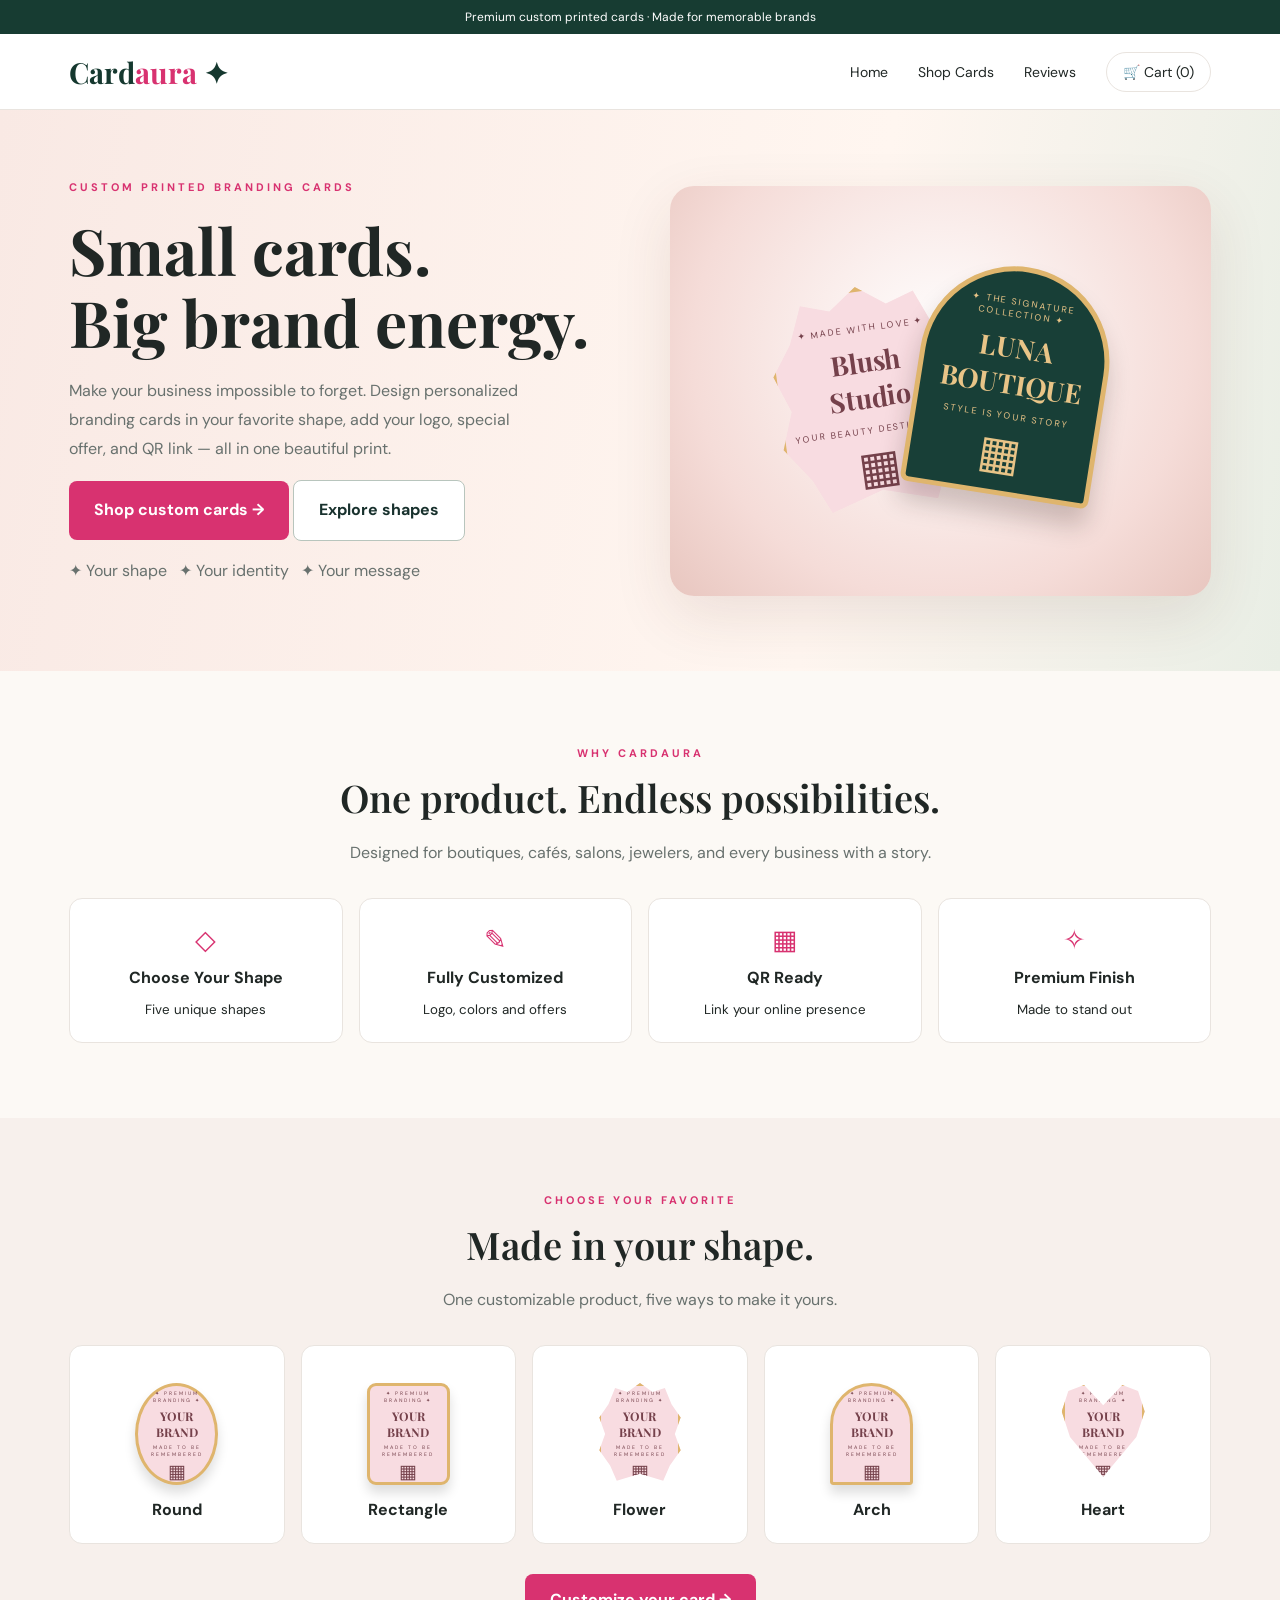
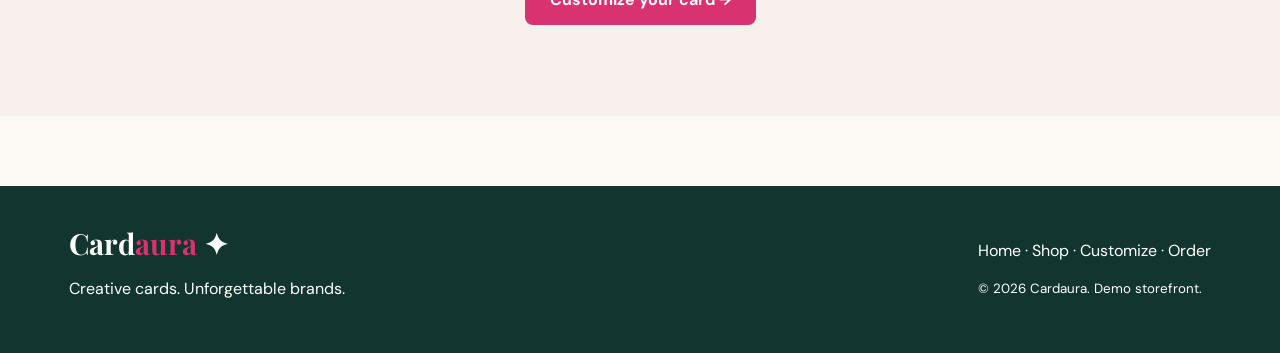
==== index.html @ 40d043dc "Add files via upload" ====
<!doctype html><html lang="en"><head><meta charset="utf-8"><meta name="viewport" content="width=device-width,initial-scale=1"><title>Creative Custom Branding Cards | Cardaura</title><meta name="description" content="Create memorable custom branding cards for boutiques, salons, cafes and more. Choose shapes and personalize your brand."><meta name="theme-color" content="#173c32"><link rel="stylesheet" href="style.css"></head><body><div class="top">Premium custom printed cards · Made for memorable brands</div><header class="nav"><div class="wrap"><a class="brand" href="index.html">Card<span>aura</span> ✦</a><nav class="links"><a href="index.html">Home</a><a href="product.html">Shop Cards</a><a href="product.html#reviews">Reviews</a><a class="cart" href="order.html">🛒 Cart (<span class="count">0</span>)</a></nav></div></header><section class="hero"><div class="wrap hero-grid"><div><div class="eyebrow">Custom printed branding cards</div><h1>Small cards.<br>Big brand energy.</h1><p>Make your business impossible to forget. Design personalized branding cards in your favorite shape, add your logo, special offer, and QR link — all in one beautiful print.</p><p><a class="btn" href="product.html">Shop custom cards →</a> <a class="btn outline" href="#shapes">Explore shapes</a></p><p class="muted">✦ Your shape &nbsp; ✦ Your identity &nbsp; ✦ Your message</p></div><div class="hero-art"><div class="cards"><div class="sample flower"><small>✦ MADE WITH LOVE ✦</small><b>Blush<br>Studio</b><small>YOUR BEAUTY DESTINATION</small><span class="qr">▦</span></div><div class="sample arch"><small>✦ THE SIGNATURE COLLECTION ✦</small><b>LUNA<br>BOUTIQUE</b><small>STYLE IS YOUR STORY</small><span class="qr">▦</span></div></div></div></div></section><section class="section"><div class="wrap center"><div class="eyebrow">Why Cardaura</div><h2>One product. Endless possibilities.</h2><p class="muted">Designed for boutiques, cafés, salons, jewelers, and every business with a story.</p><div class="features"><div class="feature"><i>◇</i><strong>Choose Your Shape</strong><small>Five unique shapes</small></div><div class="feature"><i>✎</i><strong>Fully Customized</strong><small>Logo, colors and offers</small></div><div class="feature"><i>▦</i><strong>QR Ready</strong><small>Link your online presence</small></div><div class="feature"><i>✧</i><strong>Premium Finish</strong><small>Made to stand out</small></div></div></div></section><section class="section" style="background:#f7f0ec" id="shapes"><div class="wrap center"><div class="eyebrow">Choose your favorite</div><h2>Made in your shape.</h2><p class="muted">One customizable product, five ways to make it yours.</p><div class="shapes" id="homeShapes"></div><p style="margin-top:30px"><a class="btn" href="product.html">Customize your card →</a></p></div></section><footer class="foot"><div class="wrap"><div><div class="brand" style="color:white">Card<span>aura</span> ✦</div><p>Creative cards. Unforgettable brands.</p></div><div><p>Home · Shop · Customize · Order</p><small>© 2026 Cardaura. Demo storefront.</small></div></div></footer><script src="script.js"></script></body></html>
---- style.css ----
@import url('https://fonts.googleapis.com/css2?family=DM+Sans:wght@400;500;600;700&family=Playfair+Display:wght@500;600;700&display=swap');:root{--pink:#d83270;--ink:#18312d;--cream:#fcf9f5;--line:#e9e4df}*{box-sizing:border-box}body{margin:0;background:var(--cream);color:#202725;font-family:'DM Sans',sans-serif}a{text-decoration:none;color:inherit}button,input,select,textarea{font:inherit}button{cursor:pointer}.wrap{max-width:1190px;margin:auto;padding:0 24px}.top{background:#173c32;color:#fff;text-align:center;font-size:12px;padding:9px}.nav{background:#fff;border-bottom:1px solid var(--line);position:sticky;top:0;z-index:10}.nav .wrap{display:flex;align-items:center;justify-content:space-between;height:75px;gap:20px}.brand{font-family:'Playfair Display',serif;font-size:29px;font-weight:700;color:#15382f}.brand span{color:var(--pink)}.links{display:flex;align-items:center;gap:30px;font-size:14px}.cart{border:1px solid var(--line);border-radius:24px;padding:10px 16px}.btn{display:inline-flex;align-items:center;justify-content:center;gap:10px;background:var(--pink);color:#fff;border:0;border-radius:8px;padding:15px 25px;font-weight:700}.btn:hover{background:#b92058}.outline{background:#fff;color:var(--ink);border:1px solid #b8c5bd}.hero{background:linear-gradient(100deg,#f9e9e4 0%,#fff6f0 65%,#e9eee5);padding:70px 0}.hero-grid{display:grid;grid-template-columns:1fr 1fr;align-items:center;gap:60px}.eyebrow{color:var(--pink);letter-spacing:3px;font-size:11px;font-weight:700;text-transform:uppercase}.hero h1{font-family:'Playfair Display',serif;font-size:clamp(44px,5vw,69px);line-height:1.12;margin:20px 0}.hero p,.muted{color:#68716e;line-height:1.8}.hero p{max-width:480px}.hero-art{background:radial-gradient(circle at 50% 40%,#fff 0%,#f5dcd8 68%,#e8c6bf 100%);border-radius:24px;padding:42px;min-height:410px;display:grid;place-items:center;box-shadow:0 20px 60px #5b29251c}.cards{display:flex;align-items:center;justify-content:center;gap:0;transform:rotate(-8deg)}.sample{width:190px;height:230px;display:flex;flex-direction:column;align-items:center;justify-content:center;text-align:center;position:relative;box-shadow:0 18px 24px #321a1838;border:5px solid #dfb56d;background:#f8dce1;color:#75414b;flex-shrink:0}.sample:nth-child(2){margin-left:-48px;transform:rotate(17deg);background:#183f37;color:#e8c487}.sample b{font-family:'Playfair Display',serif;font-size:27px}.sample small{font-size:9px;letter-spacing:2px;margin:9px}.sample .qr{font-size:45px;line-height:1}.round{border-radius:50%}.flower{clip-path:polygon(50% 0%,65% 9%,80% 5%,88% 21%,99% 34%,92% 50%,99% 66%,86% 81%,78% 96%,50% 89%,22% 96%,14% 81%,1% 66%,8% 50%,1% 34%,12% 21%,20% 5%,35% 9%)}.arch{border-radius:95px 95px 8px 8px}.rectangle{border-radius:9px}.heart{clip-path:polygon(50% 92%,10% 53%,0% 28%,8% 8%,27% 2%,50% 22%,73% 2%,92% 8%,100% 28%,90% 53%)}.section{padding:75px 0}.center{text-align:center}.section h2,.page-title{font:600 38px 'Playfair Display',serif;margin:12px 0}.features{display:grid;grid-template-columns:repeat(4,1fr);gap:16px;margin-top:30px}.feature,.tile,.review,.panel{background:#fff;border:1px solid var(--line);border-radius:13px;padding:23px}.feature strong{display:block;margin:10px 0}.feature i{font-style:normal;font-size:27px;color:var(--pink)}.shapes{display:grid;grid-template-columns:repeat(5,1fr);gap:16px;margin-top:30px}.tile{text-align:center;cursor:pointer;transition:.2s}.tile:hover,.tile.active{border-color:var(--pink);box-shadow:0 5px 20px #d8327018}.mini{height:130px;display:grid;place-items:center}.mini .sample{width:83px;height:102px;border-width:3px;box-shadow:0 8px 12px #0002}.mini .sample b{font-size:12px}.mini .sample small{font-size:5px;margin:4px}.mini .sample .qr{font-size:19px}.product-grid{display:grid;grid-template-columns:1fr 1fr;gap:50px;margin:40px 0}.gallery{background:#f5e7e3;border-radius:18px;min-height:420px;display:grid;place-items:center}.gallery .sample{width:260px;height:310px}.gallery .sample b{font-size:34px}.stars{color:#e5a02b}.price{font-size:30px;font-weight:800;color:var(--pink);margin:16px 0}.strike{text-decoration:line-through;color:#8b928d;font-size:16px;font-weight:400}.choices{display:flex;flex-wrap:wrap;gap:9px;margin:10px 0 20px}.choice{background:#fff;border:1px solid #dedbd6;padding:11px 15px;border-radius:8px}.choice.selected{border:2px solid var(--pink);color:var(--pink);background:#fff5f8}.qty{padding:12px;border:1px solid var(--line);border-radius:7px;width:95px}.reviews{display:grid;grid-template-columns:repeat(3,1fr);gap:17px;margin-top:25px}.review p{line-height:1.7}.foot{background:#12362f;color:#fff;padding:38px 0;margin-top:70px}.foot .wrap{display:flex;justify-content:space-between;gap:25px}.checkout{display:grid;grid-template-columns:1.3fr .8fr;gap:30px;margin:35px 0}.field{display:block;margin:16px 0;font-size:13px;font-weight:700}.field input,.field select,.field textarea{width:100%;padding:13px;border:1px solid #dcdedb;border-radius:7px;background:#fff;margin-top:7px}.summary-line{display:flex;justify-content:space-between;border-bottom:1px solid var(--line);padding:15px 0}.notice{padding:15px;border-radius:9px;background:#f5f1e9;color:#5d594f;font-size:13px;line-height:1.6}.mobile-menu{display:none}@media(max-width:750px){.links{gap:12px}.links a:not(.cart){display:none}.hero-grid,.product-grid,.checkout{grid-template-columns:1fr}.hero{padding:35px 0}.hero-art{min-height:300px}.hero h1{font-size:45px}.features,.shapes{grid-template-columns:repeat(2,1fr)}.reviews{grid-template-columns:1fr}.foot .wrap{display:block}.sample{width:140px;height:175px}.sample b{font-size:20px}.gallery{min-height:350px}.section{padding:45px 0}}
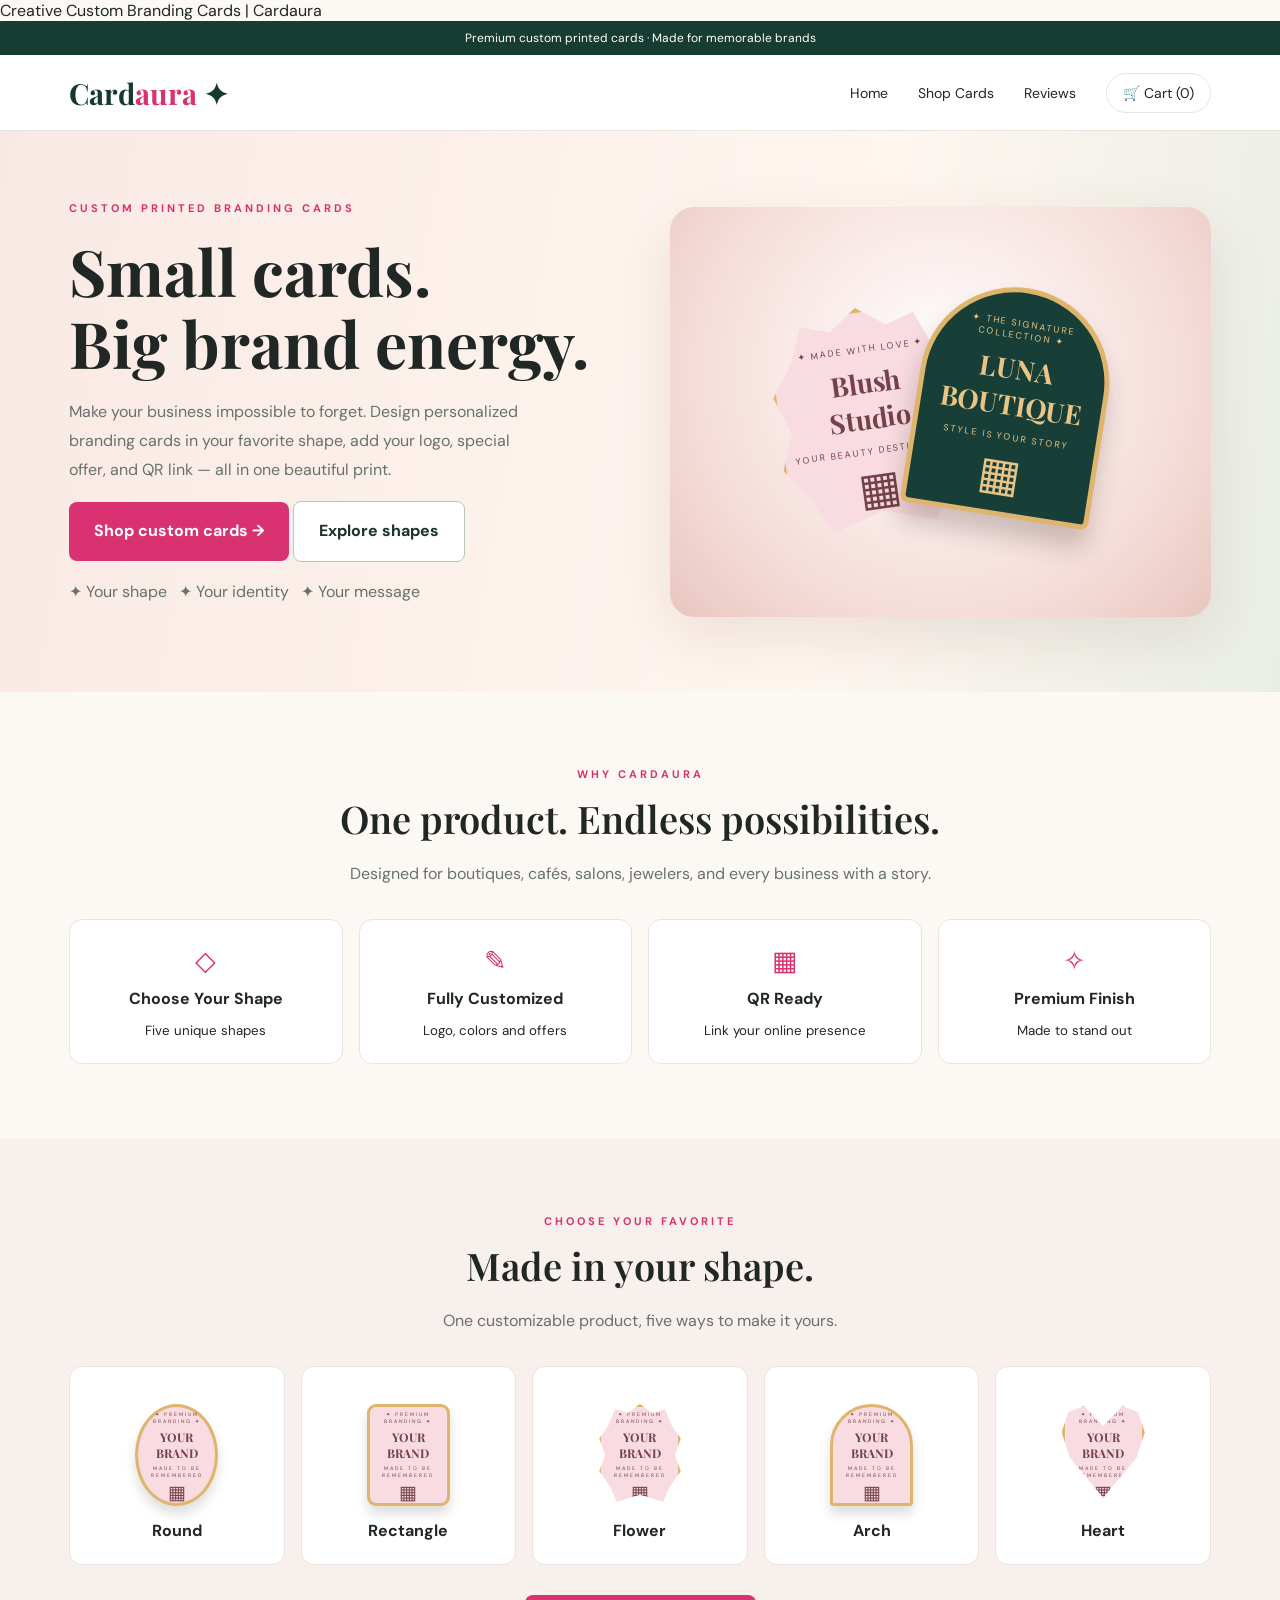
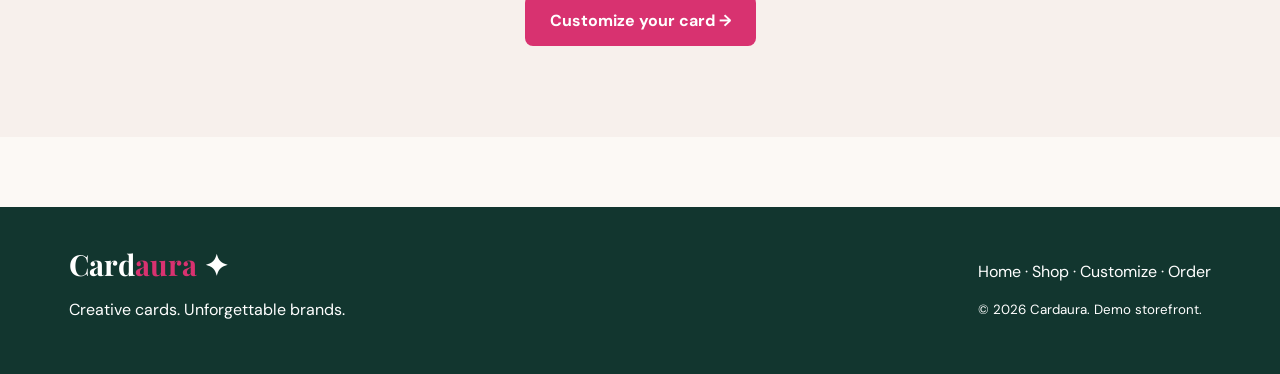
==== commit d9e0dce3: "Fix title and improve HTML structure" ====
--- a/index.html
+++ b/index.html
@@ -1 +1 @@
-<!doctype html><html lang="en"><head><meta charset="utf-8"><meta name="viewport" content="width=device-width,initial-scale=1"><title>Creative Custom Branding Cards | Cardaura</title><meta name="description" content="Create memorable custom branding cards for boutiques, salons, cafes and more. Choose shapes and personalize your brand."><meta name="theme-color" content="#173c32"><link rel="stylesheet" href="style.css"></head><body><div class="top">Premium custom printed cards · Made for memorable brands</div><header class="nav"><div class="wrap"><a class="brand" href="index.html">Card<span>aura</span> ✦</a><nav class="links"><a href="index.html">Home</a><a href="product.html">Shop Cards</a><a href="product.html#reviews">Reviews</a><a class="cart" href="order.html">🛒 Cart (<span class="count">0</span>)</a></nav></div></header><section class="hero"><div class="wrap hero-grid"><div><div class="eyebrow">Custom printed branding cards</div><h1>Small cards.<br>Big brand energy.</h1><p>Make your business impossible to forget. Design personalized branding cards in your favorite shape, add your logo, special offer, and QR link — all in one beautiful print.</p><p><a class="btn" href="product.html">Shop custom cards →</a> <a class="btn outline" href="#shapes">Explore shapes</a></p><p class="muted">✦ Your shape &nbsp; ✦ Your identity &nbsp; ✦ Your message</p></div><div class="hero-art"><div class="cards"><div class="sample flower"><small>✦ MADE WITH LOVE ✦</small><b>Blush<br>Studio</b><small>YOUR BEAUTY DESTINATION</small><span class="qr">▦</span></div><div class="sample arch"><small>✦ THE SIGNATURE COLLECTION ✦</small><b>LUNA<br>BOUTIQUE</b><small>STYLE IS YOUR STORY</small><span class="qr">▦</span></div></div></div></div></section><section class="section"><div class="wrap center"><div class="eyebrow">Why Cardaura</div><h2>One product. Endless possibilities.</h2><p class="muted">Designed for boutiques, cafés, salons, jewelers, and every business with a story.</p><div class="features"><div class="feature"><i>◇</i><strong>Choose Your Shape</strong><small>Five unique shapes</small></div><div class="feature"><i>✎</i><strong>Fully Customized</strong><small>Logo, colors and offers</small></div><div class="feature"><i>▦</i><strong>QR Ready</strong><small>Link your online presence</small></div><div class="feature"><i>✧</i><strong>Premium Finish</strong><small>Made to stand out</small></div></div></div></section><section class="section" style="background:#f7f0ec" id="shapes"><div class="wrap center"><div class="eyebrow">Choose your favorite</div><h2>Made in your shape.</h2><p class="muted">One customizable product, five ways to make it yours.</p><div class="shapes" id="homeShapes"></div><p style="margin-top:30px"><a class="btn" href="product.html">Customize your card →</a></p></div></section><footer class="foot"><div class="wrap"><div><div class="brand" style="color:white">Card<span>aura</span> ✦</div><p>Creative cards. Unforgettable brands.</p></div><div><p>Home · Shop · Customize · Order</p><small>© 2026 Cardaura. Demo storefront.</small></div></div></footer><script src="script.js"></script></body></html>+<!doctype html><html lang="en"><head><meta charset="utf-8"><meta name="viewport" content="width=device-width,initial-scale=1"><title>Cardaura | Creative Custom Branding Cards</title>Creative Custom Branding Cards | Cardaura</title><meta name="description" content="Create memorable custom branding cards for boutiques, salons, cafes and more. Choose shapes and personalize your brand."><meta name="theme-color" content="#173c32"><link rel="stylesheet" href="style.css"></head><body><div class="top">Premium custom printed cards · Made for memorable brands</div><header class="nav"><div class="wrap"><a class="brand" href="index.html">Card<span>aura</span> ✦</a><nav class="links"><a href="index.html">Home</a><a href="product.html">Shop Cards</a><a href="product.html#reviews">Reviews</a><a class="cart" href="order.html">🛒 Cart (<span class="count">0</span>)</a></nav></div></header><section class="hero"><div class="wrap hero-grid"><div><div class="eyebrow">Custom printed branding cards</div><h1>Small cards.<br>Big brand energy.</h1><p>Make your business impossible to forget. Design personalized branding cards in your favorite shape, add your logo, special offer, and QR link — all in one beautiful print.</p><p><a class="btn" href="product.html">Shop custom cards →</a> <a class="btn outline" href="#shapes">Explore shapes</a></p><p class="muted">✦ Your shape &nbsp; ✦ Your identity &nbsp; ✦ Your message</p></div><div class="hero-art"><div class="cards"><div class="sample flower"><small>✦ MADE WITH LOVE ✦</small><b>Blush<br>Studio</b><small>YOUR BEAUTY DESTINATION</small><span class="qr">▦</span></div><div class="sample arch"><small>✦ THE SIGNATURE COLLECTION ✦</small><b>LUNA<br>BOUTIQUE</b><small>STYLE IS YOUR STORY</small><span class="qr">▦</span></div></div></div></div></section><section class="section"><div class="wrap center"><div class="eyebrow">Why Cardaura</div><h2>One product. Endless possibilities.</h2><p class="muted">Designed for boutiques, cafés, salons, jewelers, and every business with a story.</p><div class="features"><div class="feature"><i>◇</i><strong>Choose Your Shape</strong><small>Five unique shapes</small></div><div class="feature"><i>✎</i><strong>Fully Customized</strong><small>Logo, colors and offers</small></div><div class="feature"><i>▦</i><strong>QR Ready</strong><small>Link your online presence</small></div><div class="feature"><i>✧</i><strong>Premium Finish</strong><small>Made to stand out</small></div></div></div></section><section class="section" style="background:#f7f0ec" id="shapes"><div class="wrap center"><div class="eyebrow">Choose your favorite</div><h2>Made in your shape.</h2><p class="muted">One customizable product, five ways to make it yours.</p><div class="shapes" id="homeShapes"></div><p style="margin-top:30px"><a class="btn" href="product.html">Customize your card →</a></p></div></section><footer class="foot"><div class="wrap"><div><div class="brand" style="color:white">Card<span>aura</span> ✦</div><p>Creative cards. Unforgettable brands.</p></div><div><p>Home · Shop · Customize · Order</p><small>© 2026 Cardaura. Demo storefront.</small></div></div></footer><script src="script.js"></script></body></html>
